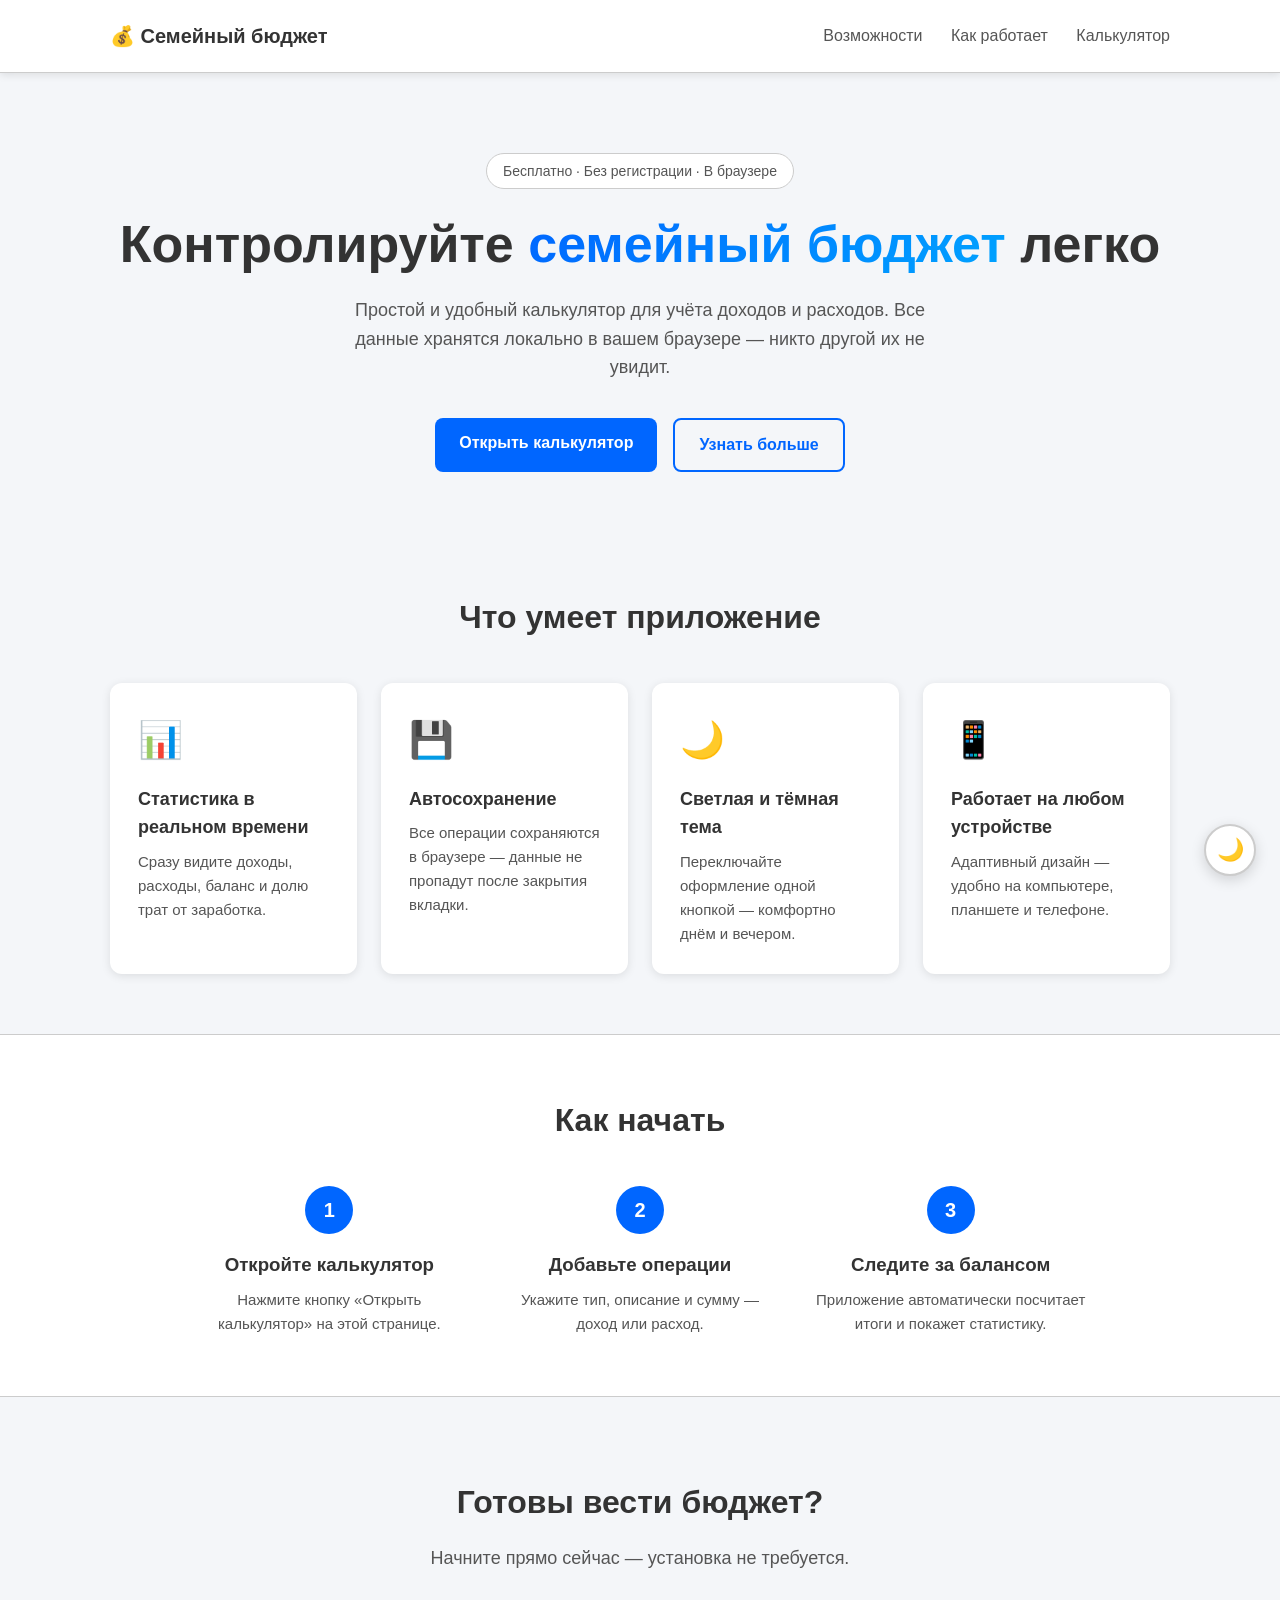
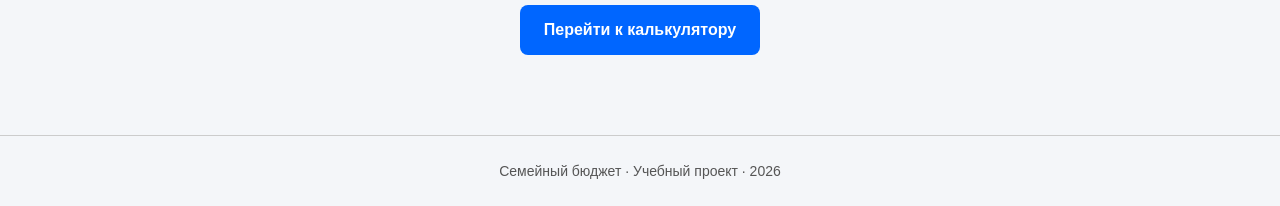
==== index.html @ 36d8a96e "Add files via upload" ====
<!DOCTYPE html>
<html lang="ru">
<head>
    <meta charset="UTF-8">
    <meta name="viewport" content="width=device-width, initial-scale=1.0">
    <meta name="description" content="Семейный бюджет — простой калькулятор для учёта доходов и расходов">
    <title>Семейный бюджет — учёт финансов</title>
    <link rel="stylesheet" href="css/common.css">
    <link rel="stylesheet" href="css/landing.css">
</head>
<body>

<header class="header">
    <div class="container">
        <a href="index.html" class="logo">💰 Семейный бюджет</a>
        <nav class="nav">
            <a href="#features">Возможности</a>
            <a href="#how">Как работает</a>
            <a href="calculator.html">Калькулятор</a>
        </nav>
    </div>
</header>

<main>
    <section class="hero">
        <div class="container">
            <span class="hero-badge">Бесплатно · Без регистрации · В браузере</span>
            <h1>Контролируйте <span>семейный бюджет</span> легко</h1>
            <p>
                Простой и удобный калькулятор для учёта доходов и расходов.
                Все данные хранятся локально в вашем браузере — никто другой их не увидит.
            </p>
            <div class="hero-actions">
                <a href="calculator.html" class="btn">Открыть калькулятор</a>
                <a href="#features" class="btn btn-outline">Узнать больше</a>
            </div>
        </div>
    </section>

    <section class="features" id="features">
        <div class="container">
            <h2>Что умеет приложение</h2>
            <div class="features-grid">
                <div class="feature-card">
                    <div class="feature-icon">📊</div>
                    <h3>Статистика в реальном времени</h3>
                    <p>Сразу видите доходы, расходы, баланс и долю трат от заработка.</p>
                </div>
                <div class="feature-card">
                    <div class="feature-icon">💾</div>
                    <h3>Автосохранение</h3>
                    <p>Все операции сохраняются в браузере — данные не пропадут после закрытия вкладки.</p>
                </div>
                <div class="feature-card">
                    <div class="feature-icon">🌙</div>
                    <h3>Светлая и тёмная тема</h3>
                    <p>Переключайте оформление одной кнопкой — комфортно днём и вечером.</p>
                </div>
                <div class="feature-card">
                    <div class="feature-icon">📱</div>
                    <h3>Работает на любом устройстве</h3>
                    <p>Адаптивный дизайн — удобно на компьютере, планшете и телефоне.</p>
                </div>
            </div>
        </div>
    </section>

    <section class="how-it-works" id="how">
        <div class="container">
            <h2>Как начать</h2>
            <div class="steps">
                <div class="step">
                    <div class="step-number">1</div>
                    <h3>Откройте калькулятор</h3>
                    <p>Нажмите кнопку «Открыть калькулятор» на этой странице.</p>
                </div>
                <div class="step">
                    <div class="step-number">2</div>
                    <h3>Добавьте операции</h3>
                    <p>Укажите тип, описание и сумму — доход или расход.</p>
                </div>
                <div class="step">
                    <div class="step-number">3</div>
                    <h3>Следите за балансом</h3>
                    <p>Приложение автоматически посчитает итоги и покажет статистику.</p>
                </div>
            </div>
        </div>
    </section>

    <section class="cta">
        <div class="container">
            <h2>Готовы вести бюджет?</h2>
            <p>Начните прямо сейчас — установка не требуется.</p>
            <a href="calculator.html" class="btn">Перейти к калькулятору</a>
        </div>
    </section>
</main>

<footer class="footer">
    <div class="container">
        <p>Семейный бюджет · Учебный проект · 2026</p>
    </div>
</footer>

<button
    class="theme-toggle"
    id="themeToggle"
    type="button"
    onclick="toggleTheme()"
    title="Переключить тему"
    aria-label="Переключить светлую и тёмную тему">
    🌙
</button>

<script src="js/theme.js"></script>
</body>
</html>
---- css/common.css ----
/* ==========================
   ЦВЕТОВЫЕ ПЕРЕМЕННЫЕ
========================== */

:root {
    --bg-page: #f4f6f9;
    --bg-card: #ffffff;
    --text-primary: #333333;
    --text-secondary: #555555;
    --border-color: #cccccc;
    --border-table: #dddddd;
    --shadow: rgba(0, 0, 0, 0.1);
    --accent: #0066ff;
    --accent-hover: #0051cc;
    --income-color: #16a34a;
    --expense-color: #dc2626;
    --balance-color: #0066ff;
    --input-bg: #ffffff;
    --input-text: #333333;
    --th-bg: #0066ff;
    --th-text: #ffffff;
    --toggle-bg: #ffffff;
    --toggle-border: #cccccc;
    --toggle-shadow: rgba(0, 0, 0, 0.15);
    --hero-gradient: linear-gradient(135deg, #0066ff 0%, #00a3ff 100%);
}

[data-theme="dark"] {
    --bg-page: #1a1d23;
    --bg-card: #252a33;
    --text-primary: #e8eaed;
    --text-secondary: #b0b3b8;
    --border-color: #3d4450;
    --border-table: #3d4450;
    --shadow: rgba(0, 0, 0, 0.35);
    --accent: #4d9fff;
    --accent-hover: #3a8ae6;
    --income-color: #4ade80;
    --expense-color: #f87171;
    --balance-color: #60a5fa;
    --input-bg: #2d333b;
    --input-text: #e8eaed;
    --th-bg: #2563eb;
    --th-text: #ffffff;
    --toggle-bg: #2d333b;
    --toggle-border: #3d4450;
    --toggle-shadow: rgba(0, 0, 0, 0.4);
    --hero-gradient: linear-gradient(135deg, #1e3a5f 0%, #2563eb 100%);
}

* {
    margin: 0;
    padding: 0;
    box-sizing: border-box;
}

body {
    font-family: "Segoe UI", Arial, sans-serif;
    background: var(--bg-page);
    color: var(--text-primary);
    line-height: 1.6;
    transition: background 0.3s, color 0.3s;
}

a {
    color: var(--accent);
    text-decoration: none;
}

a:hover {
    text-decoration: underline;
}

.container {
    max-width: 1100px;
    margin: 0 auto;
    padding: 0 20px;
}

.btn {
    display: inline-block;
    background: var(--accent);
    color: #fff;
    border: none;
    cursor: pointer;
    padding: 12px 24px;
    border-radius: 8px;
    font-size: 16px;
    font-weight: 600;
    transition: background 0.3s, transform 0.2s;
    text-decoration: none;
}

.btn:hover {
    background: var(--accent-hover);
    transform: translateY(-1px);
    text-decoration: none;
}

.btn-outline {
    background: transparent;
    border: 2px solid var(--accent);
    color: var(--accent);
}

.btn-outline:hover {
    background: var(--accent);
    color: #fff;
}

.theme-toggle {
    position: fixed;
    right: 24px;
    bottom: 24px;
    width: 52px;
    height: 52px;
    border-radius: 50%;
    border: 2px solid var(--toggle-border);
    background: var(--toggle-bg);
    color: var(--text-primary);
    font-size: 22px;
    cursor: pointer;
    box-shadow: 0 4px 14px var(--toggle-shadow);
    display: flex;
    align-items: center;
    justify-content: center;
    z-index: 1000;
    transition: background 0.3s, border-color 0.3s, transform 0.2s;
}

.theme-toggle:hover {
    transform: scale(1.08);
}

.theme-toggle:active {
    transform: scale(0.96);
}
---- css/landing.css ----
/* ==========================
   ЛЕНДИНГ
========================== */

.header {
    padding: 20px 0;
    border-bottom: 1px solid var(--border-color);
    background: var(--bg-card);
    box-shadow: 0 2px 8px var(--shadow);
}

.header .container {
    display: flex;
    align-items: center;
    justify-content: space-between;
}

.logo {
    font-size: 20px;
    font-weight: 700;
    color: var(--text-primary);
    text-decoration: none;
}

.logo:hover {
    text-decoration: none;
}

.nav a {
    margin-left: 24px;
    color: var(--text-secondary);
    font-weight: 500;
    text-decoration: none;
}

.nav a:hover {
    color: var(--accent);
    text-decoration: none;
}

.hero {
    padding: 80px 0 60px;
    text-align: center;
}

.hero-badge {
    display: inline-block;
    background: var(--bg-card);
    border: 1px solid var(--border-color);
    padding: 6px 16px;
    border-radius: 20px;
    font-size: 14px;
    color: var(--text-secondary);
    margin-bottom: 24px;
}

.hero h1 {
    font-size: clamp(32px, 5vw, 52px);
    font-weight: 800;
    margin-bottom: 20px;
    line-height: 1.2;
}

.hero h1 span {
    background: var(--hero-gradient);
    -webkit-background-clip: text;
    -webkit-text-fill-color: transparent;
    background-clip: text;
}

.hero p {
    font-size: 18px;
    color: var(--text-secondary);
    max-width: 600px;
    margin: 0 auto 36px;
}

.hero-actions {
    display: flex;
    gap: 16px;
    justify-content: center;
    flex-wrap: wrap;
}

.features {
    padding: 60px 0;
}

.features h2 {
    text-align: center;
    font-size: 32px;
    margin-bottom: 40px;
}

.features-grid {
    display: grid;
    grid-template-columns: repeat(auto-fit, minmax(240px, 1fr));
    gap: 24px;
}

.feature-card {
    background: var(--bg-card);
    padding: 28px;
    border-radius: 12px;
    box-shadow: 0 2px 10px var(--shadow);
    transition: transform 0.2s, box-shadow 0.2s;
}

.feature-card:hover {
    transform: translateY(-4px);
    box-shadow: 0 8px 24px var(--shadow);
}

.feature-icon {
    font-size: 36px;
    margin-bottom: 16px;
}

.feature-card h3 {
    font-size: 18px;
    margin-bottom: 8px;
}

.feature-card p {
    color: var(--text-secondary);
    font-size: 15px;
}

.how-it-works {
    padding: 60px 0;
    background: var(--bg-card);
    border-top: 1px solid var(--border-color);
    border-bottom: 1px solid var(--border-color);
}

.how-it-works h2 {
    text-align: center;
    font-size: 32px;
    margin-bottom: 40px;
}

.steps {
    display: grid;
    grid-template-columns: repeat(auto-fit, minmax(200px, 1fr));
    gap: 32px;
    max-width: 900px;
    margin: 0 auto;
}

.step {
    text-align: center;
}

.step-number {
    width: 48px;
    height: 48px;
    background: var(--accent);
    color: #fff;
    border-radius: 50%;
    display: flex;
    align-items: center;
    justify-content: center;
    font-size: 20px;
    font-weight: 700;
    margin: 0 auto 16px;
}

.step h3 {
    margin-bottom: 8px;
}

.step p {
    color: var(--text-secondary);
    font-size: 15px;
}

.cta {
    padding: 80px 0;
    text-align: center;
}

.cta h2 {
    font-size: 32px;
    margin-bottom: 16px;
}

.cta p {
    color: var(--text-secondary);
    margin-bottom: 32px;
    font-size: 18px;
}

.footer {
    padding: 24px 0;
    text-align: center;
    color: var(--text-secondary);
    font-size: 14px;
    border-top: 1px solid var(--border-color);
}

@media (max-width: 600px) {
    .nav a {
        margin-left: 16px;
        font-size: 14px;
    }

    .hero {
        padding: 48px 0 40px;
    }
}
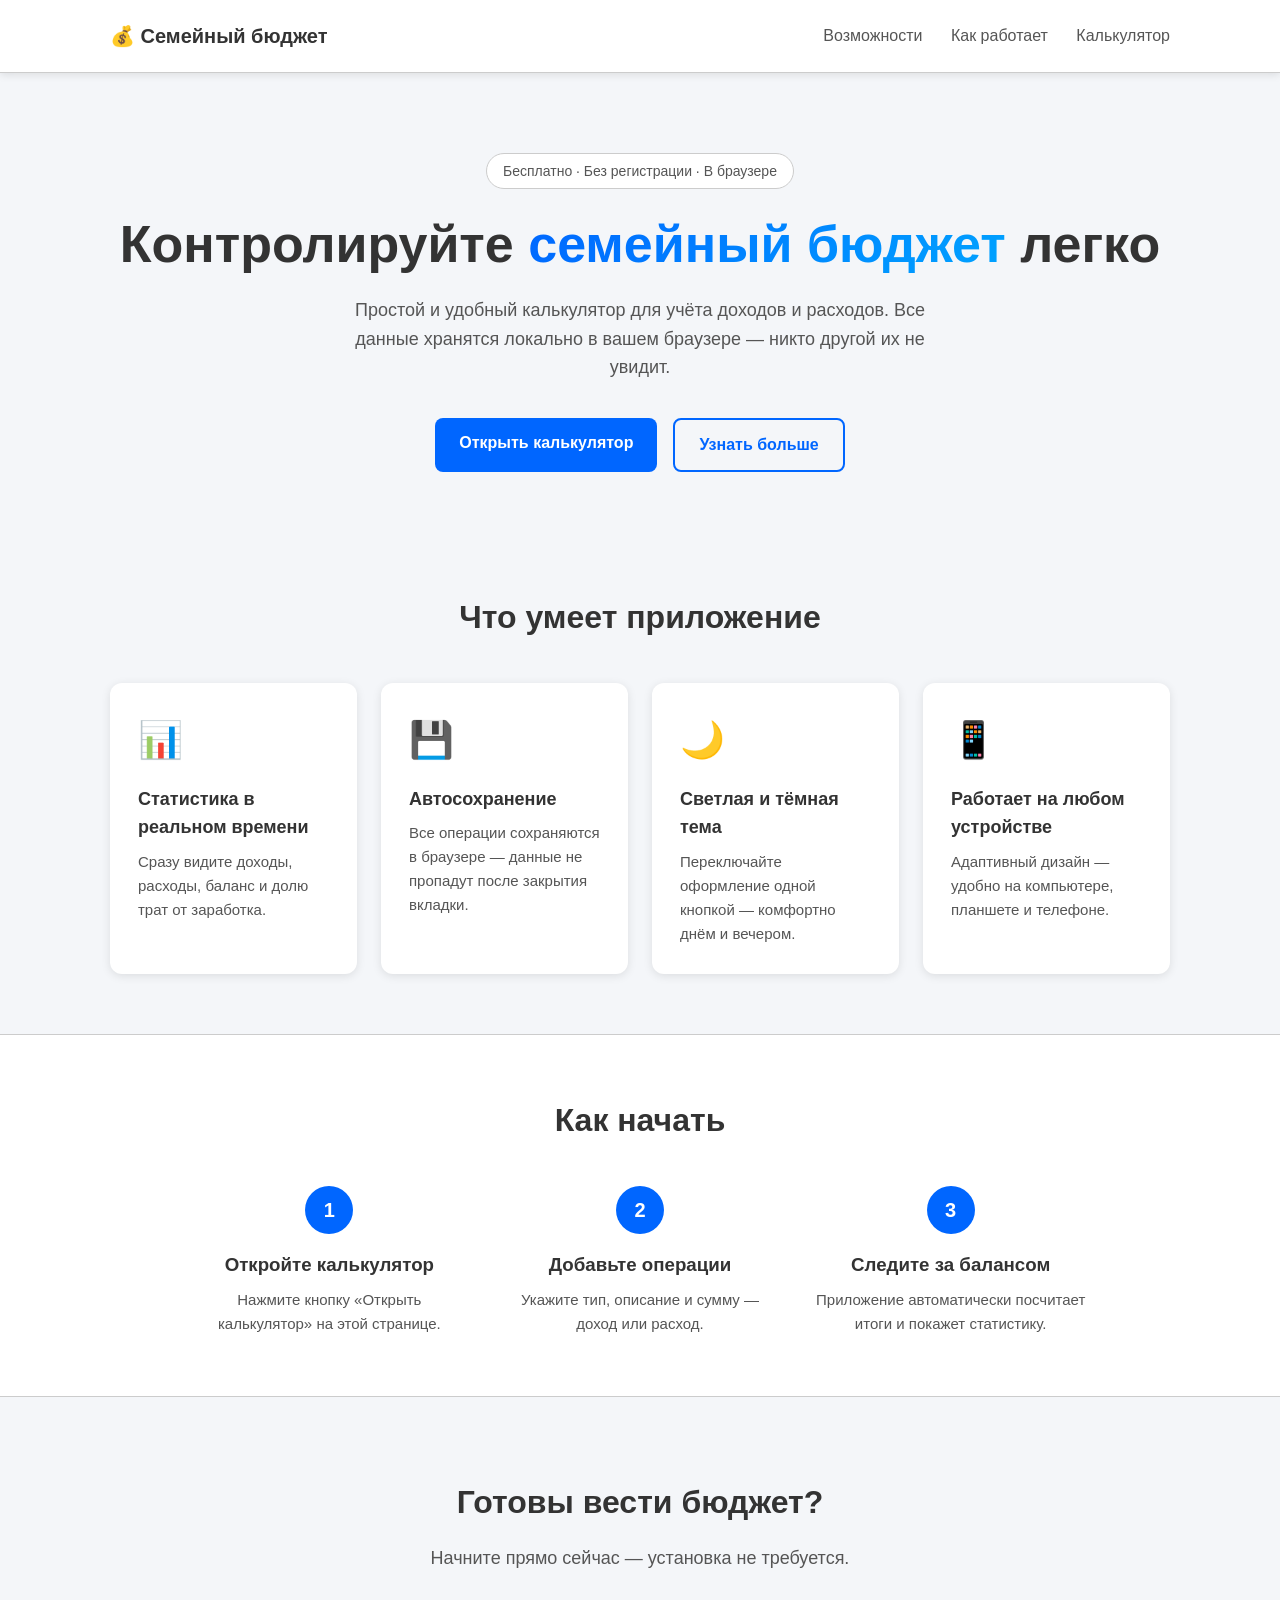
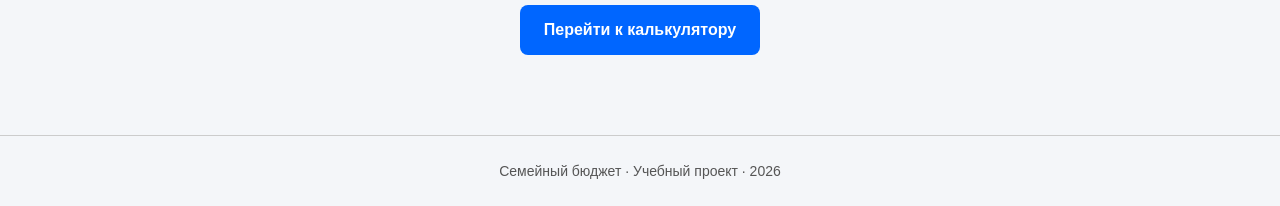
==== commit a95a4f14: "Update index.html убрали кнопку переключения светлой темы на темную" ====
--- a/index.html
+++ b/index.html
@@ -103,16 +103,5 @@
     </div>
 </footer>
 
-<button
-    class="theme-toggle"
-    id="themeToggle"
-    type="button"
-    onclick="toggleTheme()"
-    title="Переключить тему"
-    aria-label="Переключить светлую и тёмную тему">
-    🌙
-</button>
-
-<script src="js/theme.js"></script>
 </body>
 </html>
